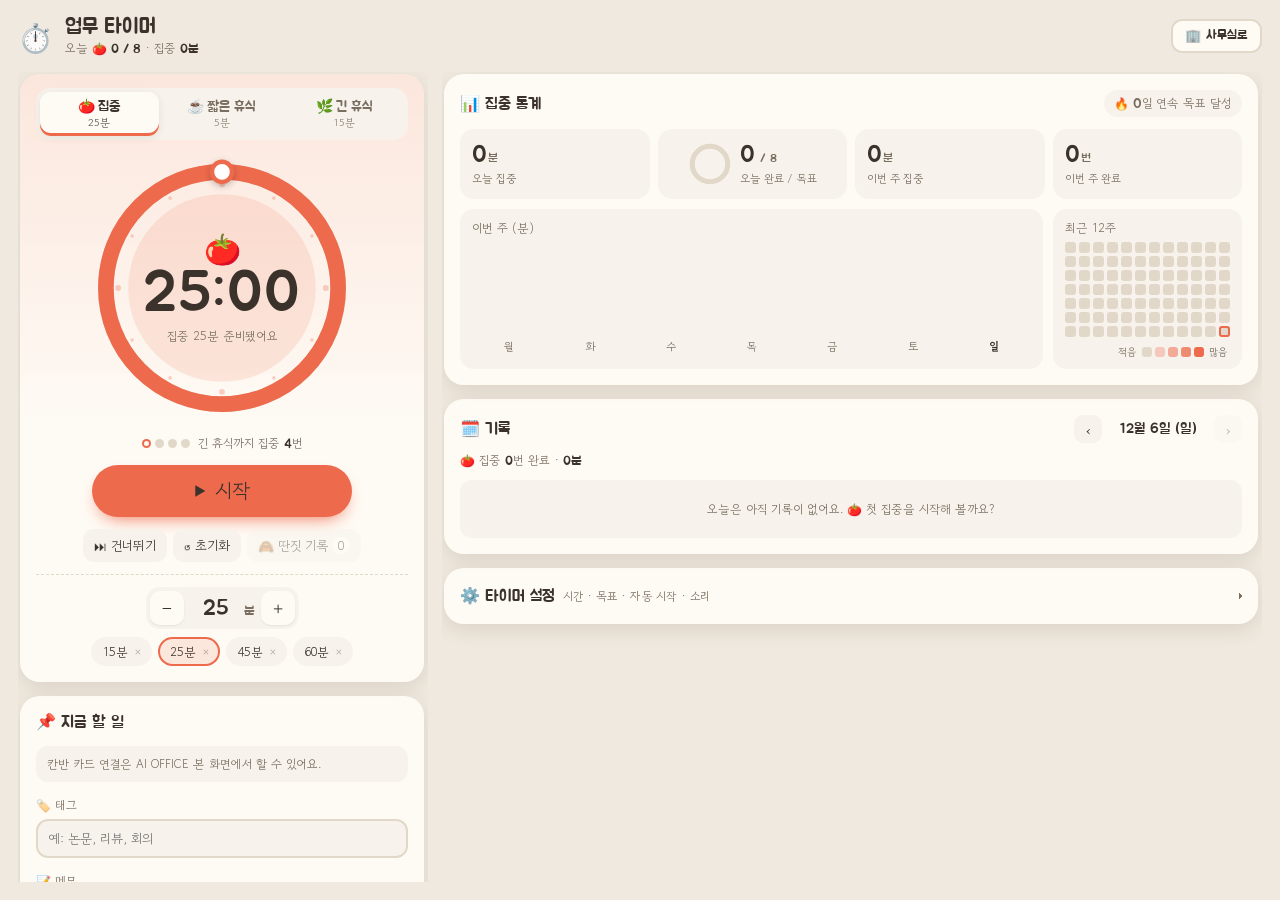
==== public/timer.html @ 13f87f60 "AI OFFICE v6 — AI 세션을 아이소메트릭 빌딩으로 보여 주는 대시보드 - 꼬마빌딩(지하 6층 ~ 루프탑) · 실내 20+ × 실외 20+ 맵 - 관리 센터: 세션 관리 " ====
<!doctype html>
<html lang="ko">
<head>
<meta charset="utf-8">
<meta name="viewport" content="width=device-width, initial-scale=1, viewport-fit=cover">
<title>업무 타이머 · AI OFFICE</title>
<link rel="icon" href="data:image/svg+xml,<svg xmlns='http://www.w3.org/2000/svg' viewBox='0 0 100 100'><text y='.9em' font-size='90'>🍅</text></svg>">
<link rel="preconnect" href="https://fonts.googleapis.com">
<link href="https://fonts.googleapis.com/css2?family=Gowun+Dodum&family=Jua&display=swap" rel="stylesheet">
<link rel="stylesheet" href="css/style.css">
<link rel="stylesheet" href="css/panels.css">
<link rel="stylesheet" href="css/manage.css">
<link rel="stylesheet" href="css/timer-aio.css">
</head>
<body class="tm-page">
<!-- AI OFFICE 업무 타이머 새 창: 본 화면과 같은 화면 · 같은 기록(이 브라우저 저장소를 함께 씀) -->
<main id="timerPage" class="tm-card tm-full" aria-label="업무 타이머"></main>
<script src="js/providers.js"></script>
<script src="timer/utils.js"></script>
<script src="timer/store-shim.js"></script>
<script src="js/timer-ui.js"></script>
</body>
</html>
---- public/css/style.css ----
:root {
  --bg: #efe9df;
  --bg2: #f7f3ec;
  --ink: #3b332b;
  --ink2: #7a6e61;
  --line: #e2d8c9;
  --card: rgba(255, 252, 247, 0.92);
  --red: #e5534b;
  --green: #3fb27f;
  --blue: #4e9cf6;
  --amber: #e9a23b;
  --purple: #a67be0;
  --shadow: 0 6px 20px rgba(80, 60, 30, 0.12);
  --radius: 16px;
  --accent: #f0a03c;
  --ui-zoom: 1;
  --font: 'Gowun Dodum', 'Pretendard', 'Apple SD Gothic Neo', 'Malgun Gothic', sans-serif;
  --cute: 'Jua', 'Gowun Dodum', 'Malgun Gothic', sans-serif;
}
@media (prefers-color-scheme: dark) {
  :root:not([data-theme="light"]) {
    --bg: #1f1c19; --bg2: #2a2622; --ink: #f1e9dd; --ink2: #b3a796; --line: #3b352e; --card: rgba(40, 36, 32, 0.92);
    --shadow: 0 6px 20px rgba(0, 0, 0, 0.35);
  }
}
:root[data-theme="dark"] {
  --bg: #1f1c19; --bg2: #2a2622; --ink: #f1e9dd; --ink2: #b3a796; --line: #3b352e; --card: rgba(40, 36, 32, 0.92);
  --shadow: 0 6px 20px rgba(0, 0, 0, 0.35);
}

* { box-sizing: border-box; }
[hidden] { display: none !important; }
html, body { margin: 0; height: 100%; overflow: hidden; background: var(--bg); color: var(--ink); font-family: var(--font); }
button { font-family: inherit; color: inherit; }
#app { position: fixed; inset: 0; }
#office { position: absolute; inset: 0; width: 100%; height: 100%; display: block; cursor: grab; touch-action: none; }
#office.dragging { cursor: grabbing; }
#office.hover { cursor: pointer; }

/* ---------- top bar ---------- */
#topbar {
  position: absolute; top: 12px; left: 12px; right: 12px; display: flex; gap: 10px; align-items: center;
  pointer-events: none; z-index: 5; flex-wrap: wrap;
}
#topbar > * { pointer-events: auto; }
.brand { display: flex; align-items: center; gap: 10px; background: var(--card); padding: 8px 14px 8px 10px; border-radius: var(--radius); box-shadow: var(--shadow); backdrop-filter: blur(8px); }
.brand .logo { font-size: 26px; animation: wiggle 3s ease-in-out infinite; display: inline-block; }
.brand .name { font-family: var(--cute); font-size: 18px; letter-spacing: 0.5px; }
.brand .sub { font-size: 11px; color: var(--ink2); }
.badge { font-family: var(--cute); font-size: 12px; padding: 3px 9px; border-radius: 99px; background: #ddd; color: #555; }
.badge.live { background: #dff3e8; color: #1f7a50; }
.badge.live::before { content: '● '; animation: blink 1.4s infinite; }
.badge.demo { background: #fdeccc; color: #96620e; }
.chips { display: flex; gap: 6px; flex-wrap: nowrap; flex: 1; justify-content: center; overflow-x: auto; scrollbar-width: none; padding: 4px 2px 8px; margin: -4px 0 -8px; min-width: 0; }
.chip { flex: none; }
.chip { display: flex; align-items: center; gap: 6px; background: var(--card); border-radius: 99px; padding: 6px 12px; font-size: 13px; box-shadow: var(--shadow); cursor: pointer; border: 2px solid transparent; transition: transform .15s; }
.chip:hover { transform: translateY(-2px); }
.chip b { font-family: var(--cute); font-size: 16px; }
.chip .dot { width: 9px; height: 9px; border-radius: 50%; }
.chip.alert { border-color: var(--red); animation: pulse 1.2s infinite; }
.tools { display: flex; gap: 6px; align-items: center; background: var(--card); padding: 6px 8px; border-radius: var(--radius); box-shadow: var(--shadow); }
.clock { font-family: var(--cute); font-size: 18px; padding: 0 8px; min-width: 64px; text-align: center; }
.tbtn { width: 34px; height: 34px; border-radius: 11px; border: none; background: transparent; font-size: 17px; cursor: pointer; transition: background .15s, transform .15s; }
.tbtn:hover { background: rgba(0, 0, 0, .06); transform: scale(1.08); }
.tbtn.off { opacity: .35; }

/* ---------- banner ---------- */
#demoBanner { position: absolute; top: 74px; left: 50%; transform: translateX(-50%); background: #fff7e3; color: #6d4c12; border: 2px dashed #e7c27a; padding: 8px 14px; border-radius: 14px; font-size: 13px; z-index: 6; box-shadow: var(--shadow); max-width: calc(100vw - 32px); }
#demoBanner code { background: #f3e2b8; padding: 1px 5px; border-radius: 5px; }
#demoBanner button { margin-left: 8px; border: none; background: #f0d8a0; border-radius: 8px; padding: 3px 8px; cursor: pointer; }

/* ---------- sidebar ---------- */
#side { position: absolute; top: 74px; right: 12px; bottom: 52px; width: 300px; display: flex; flex-direction: column; gap: 10px; overflow-y: auto; z-index: 4; padding-right: 2px; transition: transform .3s, opacity .3s; scrollbar-width: thin; }
#side.hidden { transform: translateX(330px); opacity: 0; pointer-events: none; }
.card { background: var(--card); border-radius: var(--radius); box-shadow: var(--shadow); padding: 12px; backdrop-filter: blur(8px); }
.card h3 { margin: 0 0 8px; font-family: var(--cute); font-weight: normal; font-size: 15px; display: flex; align-items: center; gap: 6px; }
.card .count { margin-left: auto; font-size: 12px; background: var(--line); padding: 1px 8px; border-radius: 99px; }
.card.urgent { border: 2px solid transparent; }
.card.urgent.on { border-color: var(--red); }
.card.urgent.on .count { background: var(--red); color: #fff; }
.list { display: flex; flex-direction: column; gap: 6px; max-height: 260px; overflow-y: auto; scrollbar-width: thin; }
.item { display: flex; gap: 8px; align-items: center; padding: 7px 8px; border-radius: 12px; background: var(--bg2); cursor: pointer; transition: transform .12s, background .12s; }
.item:hover { transform: translateX(-3px); background: var(--line); }
.item .av { width: 28px; height: 28px; border-radius: 50%; display: grid; place-items: center; font-family: var(--cute); font-size: 12px; color: #fff; flex: none; }
.item .tx { min-width: 0; flex: 1; }
.item .t1 { font-size: 13px; white-space: nowrap; overflow: hidden; text-overflow: ellipsis; }
.item .t2 { font-size: 11px; color: var(--ink2); white-space: nowrap; overflow: hidden; text-overflow: ellipsis; }
.item .st { font-size: 10px; padding: 2px 7px; border-radius: 99px; color: #fff; flex: none; font-family: var(--cute); }
.empty-note { font-size: 12px; color: var(--ink2); padding: 4px 2px; }
.filters { display: flex; gap: 4px; flex-wrap: wrap; margin-bottom: 8px; }
.filters button { border: none; background: var(--bg2); border-radius: 99px; padding: 3px 9px; font-size: 11px; cursor: pointer; }
.filters button.on { background: var(--ink); color: var(--bg); }
.feed { display: flex; flex-direction: column; gap: 4px; max-height: 220px; overflow-y: auto; font-size: 12px; scrollbar-width: thin; }
.feed .f { display: flex; gap: 6px; cursor: pointer; padding: 2px 4px; border-radius: 6px; }
.feed .f:hover { background: var(--bg2); }
.feed .f .tm { color: var(--ink2); flex: none; font-variant-numeric: tabular-nums; }
.feed .f .ic { flex: none; }
.feed .f .tx { min-width: 0; overflow: hidden; text-overflow: ellipsis; white-space: nowrap; }

/* ---------- drawer ---------- */
#drawer { position: absolute; left: 12px; top: 74px; bottom: 52px; width: 360px; background: var(--card); border-radius: var(--radius); box-shadow: var(--shadow); z-index: 7; overflow-y: auto; padding: 16px; backdrop-filter: blur(10px); animation: slidein .25s ease-out; scrollbar-width: thin; }
#drawer .close { position: absolute; top: 10px; right: 10px; border: none; background: var(--bg2); width: 30px; height: 30px; border-radius: 50%; cursor: pointer; }
.d-head { display: flex; gap: 12px; align-items: center; margin-bottom: 10px; padding-right: 30px; }
.d-head .av { width: 46px; height: 46px; border-radius: 50%; display: grid; place-items: center; color: #fff; font-family: var(--cute); font-size: 18px; flex: none; box-shadow: inset 0 -3px 0 rgba(0,0,0,.15); }
.d-head h2 { margin: 0; font-family: var(--cute); font-weight: normal; font-size: 18px; line-height: 1.25; word-break: keep-all; }
.d-head .meta { font-size: 12px; color: var(--ink2); }
.d-status { display: flex; align-items: center; gap: 8px; padding: 10px 12px; border-radius: 12px; background: var(--bg2); margin-bottom: 10px; }
.d-status .big { font-size: 24px; }
.d-status .l1 { font-family: var(--cute); font-size: 15px; }
.d-status .l2 { font-size: 12px; color: var(--ink2); word-break: break-all; }
.d-sec { margin: 14px 0 6px; font-family: var(--cute); font-size: 14px; color: var(--ink2); }
.d-grid { display: grid; grid-template-columns: repeat(4, 1fr); gap: 6px; }
.d-grid .s { background: var(--bg2); border-radius: 10px; padding: 6px; text-align: center; }
.d-grid .s b { display: block; font-family: var(--cute); font-size: 17px; }
.d-grid .s span { font-size: 10px; color: var(--ink2); }
.d-kv { font-size: 12px; display: grid; grid-template-columns: 70px 1fr; gap: 3px 8px; }
.d-kv dt { color: var(--ink2); }
.d-kv dd { margin: 0; word-break: break-all; }
.d-prompt { font-size: 12px; background: var(--bg2); border-radius: 10px; padding: 8px 10px; border-left: 3px solid var(--amber); }
.roster { display: flex; flex-direction: column; gap: 4px; }
.roster .r { display: flex; align-items: center; gap: 8px; font-size: 12px; padding: 5px 8px; border-radius: 10px; background: var(--bg2); }
.roster .r .nm { font-weight: bold; flex: 1; min-width: 0; overflow: hidden; text-overflow: ellipsis; white-space: nowrap; }
.roster .r .lv { color: var(--ink2); font-size: 11px; }
.roster .r .dot { width: 8px; height: 8px; border-radius: 50%; flex: none; }
.todos { list-style: none; margin: 0; padding: 0; font-size: 12px; display: flex; flex-direction: column; gap: 3px; }
.todos li { display: flex; gap: 6px; }
.todos li.completed { color: var(--ink2); text-decoration: line-through; }
.timeline { font-size: 12px; display: flex; flex-direction: column; gap: 3px; }
.timeline .e { display: flex; gap: 6px; }
.timeline .e .tm { color: var(--ink2); flex: none; font-variant-numeric: tabular-nums; }

/* ---------- ticker ---------- */
#ticker { position: absolute; left: 12px; right: 12px; bottom: 10px; height: 32px; background: var(--card); border-radius: 99px; box-shadow: var(--shadow); overflow: hidden; z-index: 4; display: flex; align-items: center; }
#ticker .tk-label { font-family: var(--cute); font-size: 13px; padding: 0 12px; flex: none; background: linear-gradient(var(--card), var(--card)), var(--bg); z-index: 1; position: relative; height: 100%; display: flex; align-items: center; gap: 4px; border-right: 1px solid var(--line); }
#ticker .tk-track { white-space: nowrap; font-size: 13px; animation: ticker 60s linear infinite; padding-left: 40px; flex: none; }
#ticker .tk-track span { margin-right: 36px; cursor: pointer; }
#ticker:hover .tk-track { animation-play-state: paused; }

#tooltip { position: absolute; z-index: 9; pointer-events: none; background: rgba(40, 33, 26, .92); color: #fff; padding: 7px 10px; border-radius: 10px; font-size: 12px; max-width: 300px; line-height: 1.45; }
#tooltip b { font-family: var(--cute); font-weight: normal; font-size: 13px; }
#empty { position: absolute; inset: 0; display: grid; place-items: center; pointer-events: none; z-index: 3; }
#empty .sign { background: var(--card); padding: 22px 30px; border-radius: 22px; text-align: center; font-family: var(--cute); font-size: 20px; box-shadow: var(--shadow); line-height: 1.6; }
#empty small { font-family: var(--font); font-size: 12px; color: var(--ink2); }

@keyframes ticker { from { transform: translateX(0); } to { transform: translateX(-100%); } }
@keyframes blink { 50% { opacity: .2; } }
@keyframes pulse { 50% { box-shadow: 0 0 0 5px rgba(229, 83, 75, .22); } }
@keyframes wiggle { 0%, 100% { transform: rotate(0); } 50% { transform: rotate(-12deg); } }
@keyframes slidein { from { transform: translateX(-20px); opacity: 0; } }

@media (max-width: 1180px) {
  .chips { order: 3; flex-basis: 100%; justify-content: flex-start; }
  #side, #drawer, #demoBanner { top: 122px; }
}
/* ---------- brand / language toggle / mobile-only controls ---------- */
.brand-tx { min-width: 0; }
.brand .name { white-space: nowrap; overflow: hidden; text-overflow: ellipsis; }
.brand .name-short { display: none; }
.set-btn .lbl, .auth-btn .lbl { margin-left: 5px; }
.lang-btn { min-width: 46px; padding: 7px 10px; letter-spacing: .5px; text-align: center; }
.side-btn, .side-close { display: none; }

/* ---------- phones (portrait ~360–430px) ---------- */
@media (max-width: 760px) {
  #topbar { top: calc(8px + env(safe-area-inset-top)); left: calc(16px + env(safe-area-inset-left)); right: calc(16px + env(safe-area-inset-right)); gap: 8px; flex-wrap: wrap; }
  .brand { flex: 1 1 0; min-width: 0; display: grid; grid-template-columns: auto minmax(0, 1fr); column-gap: 8px; row-gap: 1px; padding: 5px 10px 5px 8px; align-items: center; }
  .brand .logo { font-size: 22px; grid-row: 1 / 3; }
  .brand .name { font-size: 14px; }
  .brand .name-full { display: none; }
  .brand .name-short { display: inline; }
  .brand .sub { display: none; }
  .badge { font-size: 10px; padding: 1px 7px; justify-self: start; }
  .tools { flex: none; gap: 2px; padding: 4px; }
  .clock, #btnFit { display: none; }
  .tbtn { width: 36px; height: 36px; }
  .set-btn, .auth-btn { min-width: 36px; height: 36px; padding: 0 8px; margin-left: 0; }
  .set-btn .lbl, .auth-btn .lbl { display: none; }
  .lang-btn { min-width: 40px; }
  /* status chips: one line, swipe sideways, edge to edge */
  .chips { order: 3; flex: 0 0 calc(100% + 32px); justify-content: flex-start; margin: -4px -16px -8px; padding: 4px 16px 8px; scroll-padding: 0 16px; }
  .chip { min-height: 36px; padding: 6px 12px; font-size: 12px; }
  .chip:hover { transform: none; }
  .chip b { font-size: 15px; }

  /* session panel -> bottom sheet (closed by default; .hidden = not covering the canvas) */
  #side { position: fixed; left: 0; right: 0; top: auto; bottom: 0; width: auto; height: min(72vh, 620px); max-height: calc(100% - 64px - env(safe-area-inset-top));
    padding: 6px calc(16px + env(safe-area-inset-right)) calc(14px + env(safe-area-inset-bottom)) calc(16px + env(safe-area-inset-left));
    background: var(--bg); border-radius: 22px 22px 0 0; box-shadow: 0 -10px 30px rgba(0, 0, 0, .22); z-index: 12; transform: none; opacity: 1; overscroll-behavior: contain; }
  #side.hidden { transform: translateY(105%); opacity: 1; }
  .side-close { display: grid; place-items: center; position: sticky; top: 0; align-self: flex-end; flex: none; width: 36px; height: 36px; border: none; border-radius: 50%; background: var(--bg2); box-shadow: var(--shadow); cursor: pointer; z-index: 2; margin-bottom: -6px; }
  #side .list { max-height: none; }
  .item { min-height: 44px; }
  .item:hover { transform: none; }
  .filters button { min-height: 32px; padding: 4px 12px; font-size: 12px; }
  /* floating button that opens the sheet */
  #btnSide { display: grid; place-items: center; position: fixed; right: calc(16px + env(safe-area-inset-right)); bottom: calc(56px + env(safe-area-inset-bottom)); width: 48px; height: 48px; border-radius: 16px; background: var(--card); box-shadow: var(--shadow); backdrop-filter: blur(8px); font-size: 21px; z-index: 6; }
  #btnSide.on { opacity: 0; pointer-events: none; }
  body:has(#decisionCard.on) #btnSide { animation: pulse 1.2s infinite; outline: 2px solid var(--red); }

  /* detail drawer -> full-width sheet */
  #drawer, #drawer.wide { position: fixed; left: 0; right: 0; top: auto; bottom: 0; width: auto; height: 80vh; max-height: calc(100% - 48px - env(safe-area-inset-top));
    border-radius: 22px 22px 0 0; padding: 14px calc(16px + env(safe-area-inset-right)) calc(16px + env(safe-area-inset-bottom)) calc(16px + env(safe-area-inset-left));
    z-index: 14; animation: sheetup .25s ease-out; box-shadow: 0 -10px 30px rgba(0, 0, 0, .22); overscroll-behavior: contain; }
  #drawer .close { position: sticky; top: 0; float: right; width: 36px; height: 36px; margin: -4px -4px 0 6px; z-index: 3; box-shadow: var(--shadow); }
  .d-head { padding-right: 0; }

  #demoBanner { top: calc(112px + env(safe-area-inset-top)); left: 16px; right: 16px; transform: none; max-width: none; font-size: 12px; }
  #demoBanner button { min-height: 32px; }

  #ticker { left: calc(16px + env(safe-area-inset-left)); right: calc(16px + env(safe-area-inset-right)); bottom: calc(8px + env(safe-area-inset-bottom)); height: 36px; }
  #ticker .tk-label { padding: 0 10px; }
  #ticker .tk-label .lbl { display: none; }
  #ticker .tk-track { font-size: 12px; padding-left: 24px; }

  #empty .sign { max-width: calc(100vw - 32px); font-size: 17px; padding: 18px 20px; }
}
@keyframes sheetup { from { transform: translateY(40px); opacity: 0; } }

/* 현재 버전 뱃지 (폴더 버전과 같게) */
.ver-badge { display: inline-block; margin-left: 6px; padding: 1px 7px; border-radius: 99px; background: #2b2622; color: #f6d58a; font-family: var(--cute); font-size: 11px; letter-spacing: 0.3px; vertical-align: 2px; }
---- public/css/panels.css ----
/* ---------- auth / theme / floors ---------- */
.auth-btn { border: none; border-radius: 11px; padding: 7px 12px; font-family: var(--cute); font-size: 13px; cursor: pointer; background: var(--ink); color: var(--bg); margin-left: 4px; white-space: nowrap; }
.auth-btn.on { background: #dff3e8; color: #1f7a50; }
.pop { position: absolute; top: 70px; right: 12px; z-index: 8; width: 340px; max-width: calc(100vw - 24px); background: var(--card); border-radius: var(--radius); box-shadow: var(--shadow); padding: 12px; backdrop-filter: blur(10px); }
.pop h3 { margin: 2px 4px 8px; font-family: var(--cute); font-weight: normal; font-size: 16px; }
.pop .close { position: absolute; top: 10px; right: 10px; border: none; background: var(--bg2); width: 28px; height: 28px; border-radius: 50%; cursor: pointer; }
.pop { max-height: calc(100vh - 100px); overflow-y: auto; scrollbar-width: thin; }
.pop-sec { font-size: 12px; color: var(--ink2); margin: 10px 4px 6px; }
.opt-list { display: flex; flex-direction: column; gap: 4px; }
.opt { display: flex; justify-content: space-between; align-items: center; background: var(--bg2); border-radius: 12px; padding: 8px 12px; font-size: 13px; cursor: pointer; }
.opt input { width: 18px; height: 18px; accent-color: var(--accent); cursor: pointer; }
kbd { font-family: ui-monospace, Consolas, monospace; font-size: 10px; background: var(--line); border-radius: 4px; padding: 0 4px; margin-left: 4px; color: var(--ink2); }
.set-btn { border: none; border-radius: 11px; padding: 7px 12px; font-family: var(--cute); font-size: 13px; cursor: pointer; background: var(--bg2); color: var(--ink); white-space: nowrap; border: 2px solid var(--line); }
.set-btn:hover, .set-btn.on { border-color: var(--accent); background: #fff3e0; color: #7a4a10; }
.theme-list { display: flex; flex-direction: column; gap: 6px; }
.theme { display: flex; gap: 10px; align-items: center; text-align: left; border: 2px solid transparent; background: var(--bg2); border-radius: 14px; padding: 9px 10px; cursor: pointer; transition: transform .12s; }
.theme:hover { transform: translateX(-3px); }
.theme.on { border-color: var(--accent); }
.theme .ti { font-size: 28px; }
.theme b { display: block; font-family: var(--cute); font-weight: normal; font-size: 14px; }
.theme small { color: var(--ink2); font-size: 11px; }
#floors { position: absolute; left: 12px; top: 50%; transform: translateY(-50%); z-index: 4; display: flex; flex-direction: column; gap: 10px; max-height: calc(100vh - 150px); overflow-y: auto; scrollbar-width: none; width: 124px; }
.nav-b { display: flex; flex-direction: column; gap: 5px; background: var(--card); border-radius: 16px; padding: 7px; box-shadow: var(--shadow); }
.nav-b button { display: flex; align-items: center; gap: 7px; border: 2px solid transparent; background: var(--bg2); border-radius: 11px; padding: 6px 8px; cursor: pointer; font-family: var(--cute); font-size: 13px; text-align: left; }
.nav-b button span { font-size: 17px; }
.nav-b button.on { border-color: var(--accent); background: #fff3e0; color: #7a4a10; }
.elev-panel { display: flex; flex-direction: column; gap: 5px; align-items: stretch; background: linear-gradient(160deg, #5d656c, #3d4247); border-radius: 16px; padding: 9px 8px; box-shadow: var(--shadow), inset 0 1px 0 rgba(255,255,255,.2); }
.ep-title { color: #f6d58a; font-family: var(--cute); font-size: 12px; text-align: center; margin-bottom: 2px; }
.ep-floor { display: grid; grid-template-columns: 34px 1fr auto; align-items: center; gap: 2px 6px; border: none; border-radius: 99px; padding: 4px 8px 4px 4px; cursor: pointer; background: rgba(255,255,255,.08); color: #e9eef2; text-align: left; }
.ep-floor b { grid-row: 1 / 3; width: 30px; height: 30px; border-radius: 50%; display: grid; place-items: center; font-family: var(--cute); font-weight: normal; font-size: 13px; background: radial-gradient(circle at 35% 30%, #f4f6f7, #b9c0c6); color: #2b2f33; box-shadow: inset 0 -2px 0 rgba(0,0,0,.25); }
.ep-floor span { font-size: 10px; opacity: .85; white-space: nowrap; overflow: hidden; text-overflow: ellipsis; }
.ep-floor em { font-style: normal; font-family: var(--cute); font-size: 12px; grid-row: 1 / 3; grid-column: 3; background: rgba(0,0,0,.25); border-radius: 99px; padding: 0 6px; }
.ep-floor.on b { background: radial-gradient(circle at 35% 30%, #fff6d8, var(--accent)); box-shadow: 0 0 10px rgba(240,160,60,.8), inset 0 -2px 0 rgba(0,0,0,.2); }
.ep-floor.alert em { background: var(--red); animation: pulse 1.2s infinite; }
.ep-arrow { border: none; border-radius: 10px; background: rgba(255,255,255,.12); color: #fff; padding: 3px; cursor: pointer; font-size: 12px; }
.ep-arrow:hover, .ep-floor:hover { background: rgba(255,255,255,.2); }

/* ---------- modal ---------- */
.modal { position: absolute; inset: 0; z-index: 20; background: rgba(30, 24, 18, .35); display: grid; place-items: center; padding: 16px; backdrop-filter: blur(2px); }
.modal-card { position: relative; background: var(--card); border-radius: 20px; box-shadow: var(--shadow); padding: 22px; width: 900px; max-width: 100%; max-height: calc(100vh - 32px); overflow-y: auto; animation: slidein .2s ease-out; scrollbar-width: thin; }
.modal-card.small { width: 380px; }
.modal-card .close { position: absolute; top: 12px; right: 12px; border: none; background: var(--bg2); width: 30px; height: 30px; border-radius: 50%; cursor: pointer; }
.auth { display: flex; flex-direction: column; gap: 10px; align-items: stretch; text-align: center; }
.auth .big { font-size: 40px; }
.auth h2 { margin: 0; font-family: var(--cute); font-weight: normal; }
.auth p { margin: 0; color: var(--ink2); font-size: 13px; line-height: 1.5; }
.auth input { border: 2px solid var(--line); background: var(--bg2); color: var(--ink); border-radius: 12px; padding: 10px 12px; font-size: 15px; font-family: inherit; }
.auth input:focus { outline: none; border-color: var(--accent); }
.err { color: var(--red); font-size: 12px; min-height: 16px; }
.pwchange { display: flex; flex-direction: column; gap: 6px; margin: 4px 0 8px; }
.btn { border: none; background: var(--ink); color: var(--bg); border-radius: 12px; padding: 10px 14px; font-family: var(--cute); font-size: 14px; cursor: pointer; text-decoration: none; display: inline-block; text-align: center; }
.btn.ghost { background: var(--bg2); color: var(--ink); }
.btn:hover { filter: brightness(1.1); }

/* ---------- detail panel ---------- */
#drawer.wide { width: 560px; }
.lockcta { margin-top: 14px; padding: 12px; border-radius: 14px; background: linear-gradient(135deg, #fff5e4, #fde9e6); color: #5b4630; font-size: 13px; display: flex; flex-direction: column; gap: 8px; }
.note { margin-top: 10px; font-size: 12px; color: var(--ink2); background: var(--bg2); padding: 8px 10px; border-radius: 10px; }
.loading { padding: 30px 10px; text-align: center; color: var(--ink2); font-family: var(--cute); }
.loading.sm { padding: 8px; }
.lock { padding: 30px 10px; text-align: center; font-family: var(--cute); font-size: 16px; line-height: 1.6; }
.lock small { font-family: var(--font); color: var(--ink2); font-size: 12px; }
.scan { font-size: 12px; color: var(--ink2); display: flex; align-items: center; gap: 8px; margin-bottom: 8px; }
.track { display: inline-block; flex: 1; height: 6px; background: var(--line); border-radius: 99px; overflow: hidden; vertical-align: middle; min-width: 40px; }
.track.big { display: block; height: 10px; margin: 4px 0; }
.track .fill { display: block; height: 100%; background: #3fb27f; border-radius: 99px; transition: width .4s; }
.tabs { display: flex; gap: 4px; margin: 6px 0 10px; border-bottom: 2px solid var(--line); position: sticky; top: -16px; background: var(--card); z-index: 1; padding-top: 4px; }
.tabs button { border: none; background: none; padding: 8px 12px; font-family: var(--cute); font-size: 14px; color: var(--ink2); cursor: pointer; border-bottom: 3px solid transparent; margin-bottom: -2px; }
.tabs button.on { color: var(--ink); border-color: var(--accent); }
.summary { font-size: 13px; line-height: 1.6; background: var(--bg2); border-radius: 12px; padding: 10px 12px; white-space: pre-wrap; }
.summary.ai { background: linear-gradient(135deg, rgba(166, 123, 224, .12), rgba(78, 156, 246, .12)); margin-top: 8px; }
.ai-sum { display: flex; flex-direction: column; gap: 6px; margin: 8px 0; }
.ai-sum .btn { align-self: flex-start; font-size: 13px; padding: 7px 12px; }
.kpis { display: grid; grid-template-columns: repeat(3, 1fr); gap: 6px; margin: 10px 0; }
.kpis.wide { grid-template-columns: repeat(auto-fit, minmax(110px, 1fr)); }
.kpi { background: var(--bg2); border-radius: 12px; padding: 8px 10px; display: flex; flex-direction: column; }
.kpi b { font-family: var(--cute); font-weight: normal; font-size: 20px; }
.kpi span { font-size: 11px; color: var(--ink2); }
.kpi i { font-style: normal; font-size: 10px; color: var(--ink2); opacity: .8; }
.tips { margin: 0; padding-left: 4px; list-style: none; font-size: 13px; line-height: 1.6; }
.tips li { padding-left: 22px; position: relative; }
.tips li::before { content: "💡"; position: absolute; left: 0; }
.warn { margin-top: 8px; font-size: 12px; background: #fff3d6; color: #7a5310; border-radius: 10px; padding: 7px 10px; }
.muted { color: var(--ink2); font-size: 12px; }
.conv-f { align-items: center; }
.conv { display: flex; flex-direction: column; gap: 6px; max-height: calc(100vh - 380px); overflow-y: auto; padding-right: 4px; scrollbar-width: thin; }
.conv.mini { max-height: 220px; margin-top: 6px; }
.msg { font-size: 13px; line-height: 1.5; position: relative; }
.msg .ct { font-size: 10px; color: var(--ink2); margin-right: 4px; }
.msg.user { align-self: flex-end; max-width: 88%; text-align: right; }
.msg.user .b { background: var(--accent); color: #fff; padding: 8px 11px; border-radius: 14px 14px 4px 14px; white-space: pre-wrap; word-break: break-word; text-align: left; }
.msg.ai { display: grid; grid-template-columns: 26px 1fr; gap: 2px 6px; max-width: 94%; }
.msg.ai .av { width: 26px; height: 26px; border-radius: 50%; color: #fff; display: grid; place-items: center; font-size: 12px; grid-row: 1 / 3; }
.msg.ai .b { background: var(--bg2); padding: 8px 11px; border-radius: 4px 14px 14px 14px; white-space: pre-wrap; word-break: break-word; }
.msg.tool, .msg.result { display: flex; gap: 6px; align-items: baseline; font-size: 12px; padding: 2px 6px; color: var(--ink2); }
.msg.tool b { color: var(--ink); font-weight: normal; }
.msg code, .cmds code { font-family: ui-monospace, Consolas, monospace; font-size: 11px; background: var(--bg2); padding: 1px 6px; border-radius: 6px; word-break: break-all; }
.msg.result.err { color: var(--red); }
.msg.sys { align-self: center; font-size: 11px; color: var(--ink2); }
.msg details summary { cursor: pointer; list-style: none; }
.msg details u { color: var(--accent); }
.turns { display: flex; flex-direction: column; gap: 6px; }
.turn { background: var(--bg2); border-radius: 12px; padding: 8px 10px; font-size: 12px; }
.turn.now { border-left: 4px solid #3fb27f; }
.turn .tp { font-size: 13px; }
.turn .tm { color: var(--ink2); margin-top: 3px; }
.turn .tl { margin-top: 4px; color: var(--ink2); font-style: italic; }
.tbl { width: 100%; border-collapse: collapse; font-size: 12px; }
.tbl th { text-align: left; color: var(--ink2); font-weight: normal; border-bottom: 1px solid var(--line); padding: 4px; }
.tbl td { padding: 4px; border-bottom: 1px dashed var(--line); max-width: 220px; overflow: hidden; text-overflow: ellipsis; white-space: nowrap; }
.cmds { display: flex; flex-direction: column; gap: 3px; font-size: 12px; }
.cmds div { display: flex; gap: 6px; }
.cmds .err code { color: var(--red); }
.hbars { display: flex; flex-direction: column; gap: 4px; }
.hb { display: grid; grid-template-columns: 120px 1fr auto; gap: 8px; align-items: center; font-size: 12px; }
.hb .l { overflow: hidden; text-overflow: ellipsis; white-space: nowrap; }
.hb .track { height: 10px; }
.hb .v { color: var(--ink2); font-variant-numeric: tabular-nums; }
.vbars { display: flex; align-items: flex-end; gap: 2px; height: 90px; padding-bottom: 14px; }
.vb { flex: 1; height: 100%; display: flex; flex-direction: column; justify-content: flex-end; position: relative; }
.vb span { display: block; background: #c9bda9; border-radius: 4px 4px 0 0; min-height: 2px; }
.vb.now span { background: var(--accent); }
.vb em { position: absolute; bottom: -14px; left: 50%; transform: translateX(-50%); font-style: normal; font-size: 9px; color: var(--ink2); white-space: nowrap; }
.stackbar { display: flex; height: 14px; border-radius: 99px; overflow: hidden; gap: 2px; }
.stackbar span { display: block; }
.legend { display: flex; flex-wrap: wrap; gap: 4px 10px; font-size: 11px; color: var(--ink2); margin-top: 5px; }
.legend i { display: inline-block; width: 9px; height: 9px; border-radius: 3px; margin-right: 4px; vertical-align: -1px; }
.share { font-size: 12px; margin: 6px 0; }
.share b { font-family: var(--cute); font-weight: normal; }
.share small { color: var(--ink2); }
details.agent { background: var(--bg2); border-radius: 12px; padding: 7px 10px; margin-bottom: 6px; font-size: 12px; }
details.agent summary { cursor: pointer; display: flex; gap: 6px; align-items: center; flex-wrap: wrap; }
details.agent .dot { width: 8px; height: 8px; border-radius: 50%; }
details.agent .lv { margin-left: auto; color: var(--ink2); }
.dash-head { display: flex; align-items: baseline; gap: 10px; padding-right: 30px; }
.dash-head h2 { margin: 0 0 6px; font-family: var(--cute); font-weight: normal; }
.dash-grid { display: grid; grid-template-columns: repeat(auto-fit, minmax(300px, 1fr)); gap: 14px; margin-top: 8px; }
.dash-grid section { background: var(--bg2); border-radius: 14px; padding: 10px 12px; }
.dash-grid .d-sec { margin-top: 0; }
.wait { display: flex; flex-direction: column; padding: 6px 8px; border-radius: 10px; background: var(--card); margin-bottom: 4px; cursor: pointer; font-size: 12px; }
.wait span { color: var(--red); }
/* ---------- jail / vault place row (detail panel) ---------- */
.place-row { display: flex; flex-wrap: wrap; gap: 6px; align-items: center; margin: -2px 0 10px; }
.place-badge { font-family: var(--cute); font-size: 12px; padding: 4px 10px; border-radius: 99px; background: var(--bg2); color: var(--ink); }
.place-badge.jail { background: #e3e9f7; color: #2c4a8a; }
.place-badge.vault { background: #fbefcc; color: #7a5a10; }
.place-badge.paused { background: #e6f2ea; color: #2f6b47; }
.place-badge.stopped { background: #ece7e1; color: #5d5249; }
.btn.sm { padding: 6px 10px; font-size: 12px; border-radius: 10px; }
.place-row .err { min-height: 0; }

@media (max-width: 760px) {
  #drawer.wide { width: auto; }
  .kpis { grid-template-columns: repeat(2, 1fr); }
  .dash-grid { grid-template-columns: 1fr; }
  .hb { grid-template-columns: 92px 1fr auto; }
  .conv { max-height: 52vh; }
  .tabs { overflow-x: auto; scrollbar-width: none; top: -14px; }
  .tabs button { flex: none; min-height: 40px; padding: 8px 10px; }
  .btn.sm { min-height: 36px; }
  .tbl td { max-width: 120px; }
  /* settings popover: full width under the top bar */
  .pop { top: calc(62px + env(safe-area-inset-top)); left: calc(16px + env(safe-area-inset-left)); right: calc(16px + env(safe-area-inset-right)); width: auto; max-width: none; max-height: calc(100% - 140px); }
  .pop .close { width: 36px; height: 36px; }
  .opt { min-height: 44px; }
  /* modals -> bottom sheets */
  .modal { padding: 0; place-items: end stretch; }
  .modal-card, .modal-card.small { width: 100%; max-width: none; max-height: calc(100% - 40px - env(safe-area-inset-top)); border-radius: 22px 22px 0 0;
    padding: 20px calc(16px + env(safe-area-inset-right)) calc(20px + env(safe-area-inset-bottom)) calc(16px + env(safe-area-inset-left)); animation: sheetup .25s ease-out; }
  .modal-card .close { width: 36px; height: 36px; }
  /* building / floor nav: compact rows at the bottom-left, above the ticker (room left for the panel button) */
  #floors { left: calc(16px + env(safe-area-inset-left)); top: auto; bottom: calc(52px + env(safe-area-inset-bottom)); transform: none; width: auto;
    max-width: calc(100vw - 32px - 60px - env(safe-area-inset-left) - env(safe-area-inset-right)); max-height: none; overflow: visible; gap: 6px; align-items: flex-start; flex-direction: column-reverse; }
  .nav-b { flex-direction: row; gap: 4px; padding: 4px; border-radius: 14px; max-width: 100%; overflow-x: auto; scrollbar-width: none; }
  .nav-b button { flex: none; min-height: 36px; padding: 4px 9px; font-size: 12px; gap: 5px; white-space: nowrap; }
  .nav-b button span { font-size: 15px; }
  .elev-panel { flex-direction: row; align-items: center; gap: 4px; padding: 4px 6px; border-radius: 14px; max-width: 100%; overflow-x: auto; scrollbar-width: none; }
  .ep-title { display: none; }
  .ep-floor { flex: none; grid-template-columns: 30px auto; min-height: 36px; padding: 2px 8px 2px 3px; }
  .ep-floor span { display: none; }
  .ep-floor em { grid-column: 2; grid-row: 1 / 3; }
  .ep-arrow { flex: none; min-width: 32px; min-height: 36px; font-size: 13px; }
}

/* 층 패널: 현재 층 표시 + 마우스 오버 시 전체 이름 */
.ep-cur { background: rgba(0,0,0,.28); border-radius: 12px; padding: 6px 8px; color: #fff; display: flex; flex-direction: column; gap: 1px; max-width: 150px; }
.ep-cur small { font-size: 10px; color: #f6d58a; }
.ep-cur b { font-family: var(--cute); font-weight: normal; font-size: 14px; }
.ep-cur i { font-style: normal; font-size: 10px; opacity: .8; line-height: 1.35; }
.ep-floor { position: relative; }
.floor-tip { position: fixed; transform: translateY(-50%); background: rgba(43,38,34,.95); color: #fff; font-size: 12px; padding: 6px 10px; border-radius: 10px; white-space: nowrap; z-index: 60; box-shadow: var(--shadow); pointer-events: none; }
/* 조합 맵: 건물 / 야외 선택 */
.combo-pick { display: none; flex-direction: column; gap: 6px; margin: -2px 0 4px 12px; padding: 8px 10px; border-left: 3px solid var(--accent); background: var(--bg2); border-radius: 0 12px 12px 0; }
.combo-pick.on { display: flex; }
.combo-row { display: flex; flex-wrap: wrap; align-items: center; gap: 5px; font-size: 12px; }
.combo-row > span { min-width: 52px; color: var(--ink2); }
.combo-chip { border: 2px solid transparent; background: var(--card); border-radius: 99px; padding: 4px 10px; font-size: 12px; cursor: pointer; color: var(--ink); }
.combo-chip.on { border-color: var(--accent); background: #fff6e6; color: #2b2622; }
@media (max-width: 760px) { .ep-cur { display: none; } .floor-tip { display: none; } }

/* v3 맵 선택: 실내 × 실외 두 열 */
.map-pop { width: 760px; right: 12px; }
.map-pop h3 .map-hint { font-family: inherit; font-size: 11px; color: var(--ink2); margin-left: 6px; }
.map-cur { margin: 0 4px 6px; font-size: 13px; }
.map-cur span { color: var(--ink2); font-size: 11px; }
.map-cur b { font-family: var(--cute); font-weight: normal; font-size: 15px; }
.map-cur em { font-style: normal; font-size: 11px; background: #fff3d6; color: #9a6a12; border-radius: 99px; padding: 1px 7px; margin-left: 4px; }
.map-orig { display: flex; flex-wrap: wrap; gap: 5px; align-items: center; margin: 0 4px 4px; font-size: 12px; }
.map-orig > span { color: var(--ink2); margin-right: 2px; }
.map-cols { display: grid; grid-template-columns: 1fr 1fr; gap: 12px; }
.map-n { display: inline-block; min-width: 18px; text-align: center; background: var(--bg2); border-radius: 99px; font-size: 10px; padding: 0 5px; }
.map-grid { display: flex; flex-direction: column; gap: 5px; max-height: min(58vh, 560px); overflow-y: auto; padding-right: 4px; scrollbar-width: thin; }
.map-card { display: flex; gap: 8px; align-items: center; text-align: left; border: 2px solid transparent; background: var(--bg2); border-radius: 12px; padding: 6px 8px; cursor: pointer; color: var(--ink); }
.map-card:hover { transform: translateX(2px); }
.map-card.on { border-color: var(--accent); background: #fff6e6; color: #2b2622; }
.map-card .mi { font-size: 22px; width: 28px; text-align: center; flex: none; }
.map-card b { display: block; font-family: var(--cute); font-weight: normal; font-size: 13px; }
.map-card small { display: block; color: var(--ink2); font-size: 10.5px; line-height: 1.3; }
.map-card.on small { color: #6b5b4a; }
.map-btn .lbl { max-width: 190px; overflow: hidden; text-overflow: ellipsis; white-space: nowrap; display: inline-block; vertical-align: bottom; }
@media (max-width: 760px) { .map-cols { grid-template-columns: 1fr; } .map-grid { max-height: 34vh; } .map-btn .lbl { display: none; } }
---- public/css/manage.css ----
/* v4 관리 도구 · 사이드 패널 강화 */

/* 상세 창이 열려 있으면 층 버튼을 창 오른쪽으로 (층 선택이 가려지지 않게) */
body.drawer-open #floors { left: 384px; transition: left .2s; }
body.drawer-wide #floors { left: 584px; }
@media (max-width: 760px) { body.drawer-open #floors, body.drawer-wide #floors { left: calc(16px + env(safe-area-inset-left)); } }

/* 사이드 패널: 사무실 소식이 남는 높이를 채운다 */
#side > .card { flex: none; }
#side > .card.feed-card { flex: 1 1 auto; min-height: 180px; display: flex; flex-direction: column; }
#side > .card.feed-card .feed { max-height: none; flex: 1 1 0; min-height: 120px; }
.card h3 .more { border: none; background: var(--bg2); border-radius: 99px; padding: 1px 8px; font-size: 11px; cursor: pointer; margin-left: 4px; color: var(--ink); }
.card h3 .more:hover { background: var(--accent); color: #fff; }
.side-q { width: 100%; box-sizing: border-box; border: 1px solid var(--line); background: var(--bg2); border-radius: 10px; padding: 5px 9px; font-size: 12px; margin: 0 0 6px; color: var(--ink); }
.item.pinned { box-shadow: inset 3px 0 0 var(--accent); }
.item .t1 small.rk { font-size: 10px; margin-left: 5px; padding: 0 5px; border-radius: 99px; background: var(--bg2); color: var(--ink2); font-weight: normal; }
.item .t1 i { font-style: normal; font-size: 11px; margin-left: 3px; }
.it-btn { border: none; background: var(--bg2); border-radius: 8px; cursor: pointer; padding: 2px 5px; margin-right: 4px; font-size: 13px; }
.it-btn:hover { background: #ffe1dc; }
.it-bar { height: 3px; border-radius: 3px; background: var(--line); margin-top: 3px; overflow: hidden; }
.it-bar span { display: block; height: 100%; background: linear-gradient(90deg, #3fb27f, #9bd97f); }
.admin-grid { display: grid; grid-template-columns: 1fr 1fr; gap: 6px; }
.admin-grid .theme { padding: 7px 8px; }
.admin-grid .ti { font-size: 20px; }
.opt select { border: 1px solid var(--line); border-radius: 8px; background: var(--bg2); color: var(--ink); padding: 2px 4px; }

/* 상세 패널 관리 줄 */
.mg-extra { background: var(--bg2); border-radius: 14px; padding: 8px 10px; margin: 8px 0; display: flex; flex-direction: column; gap: 6px; }
.mg-row { display: flex; flex-wrap: wrap; gap: 5px; align-items: center; }
.mg-chip { font-size: 11px; padding: 2px 8px; border-radius: 99px; background: var(--card); }
.mg-chip.rank { background: #fff3d6; color: #8a5a10; }
.mg-chip.lock { background: #e3ecff; color: #2b4a9a; }
.mg-chip.mute { background: #eee; color: #777; }
.mg-lbl { font-size: 11px; color: var(--ink2); min-width: 64px; }
.mg-act { border: 1px solid var(--line); background: var(--card); border-radius: 99px; padding: 2px 8px; font-size: 11px; cursor: pointer; color: var(--ink); }
.mg-act.on { background: var(--accent); border-color: var(--accent); color: #fff; }
.btn.on { background: #fff3d6; }
.mg-in { border: 1px solid var(--line); border-radius: 8px; padding: 4px 7px; font-size: 12px; background: var(--card); color: var(--ink); width: 110px; }
.mg-in.wide { width: 260px; }
.mg-memo summary { cursor: pointer; font-size: 12px; }
.mg-memo small { color: var(--ink2); }
.mg-ta { width: 100%; box-sizing: border-box; min-height: 70px; border: 1px solid var(--line); border-radius: 10px; padding: 7px; font: inherit; font-size: 12px; margin: 5px 0; background: var(--card); color: var(--ink); resize: vertical; }
.conv-arch { margin: 0 0 6px; }
.mg-toast { position: fixed; left: 50%; bottom: 70px; transform: translateX(-50%); background: rgba(43,38,34,.95); color: #fff; padding: 8px 16px; border-radius: 99px; z-index: 60; font-size: 13px; box-shadow: var(--shadow); animation: slidein .2s ease-out; }

/* 관리 센터 (전체 화면) */
#mgr { position: fixed; inset: 0; z-index: 40; background: rgba(30,24,18,.45); display: grid; place-items: center; padding: 18px; backdrop-filter: blur(3px); }
#mgr[hidden] { display: none; }
.mg-card { background: var(--card); border-radius: 22px; box-shadow: var(--shadow); width: min(1400px, 100%); height: min(900px, 100%); display: flex; flex-direction: column; overflow: hidden; }
.mg-head { display: flex; align-items: center; gap: 12px; padding: 12px 16px; border-bottom: 1px solid var(--line); }
.mg-head h2 { margin: 0; font-family: var(--cute); font-weight: normal; font-size: 18px; }
.mg-tabs { display: flex; gap: 4px; flex-wrap: wrap; }
.mg-tabs button, .mg-filters button, .ar-filters button { border: none; background: var(--bg2); border-radius: 99px; padding: 5px 12px; cursor: pointer; font-size: 12px; color: var(--ink); }
.mg-tabs button.on, .mg-filters button.on, .ar-filters button.on { background: var(--accent); color: #fff; }
.mg-x { margin-left: auto; border: none; background: var(--bg2); width: 32px; height: 32px; border-radius: 50%; cursor: pointer; }
.mg-body { flex: 1; min-height: 0; padding: 12px 16px; display: flex; flex-direction: column; }
.mg-tools { display: flex; gap: 8px; align-items: center; flex-wrap: wrap; margin-bottom: 8px; }
.mg-search { border: 1px solid var(--line); border-radius: 10px; padding: 6px 10px; font-size: 13px; background: var(--bg2); color: var(--ink); min-width: 220px; }
.mg-filters { display: flex; gap: 4px; flex-wrap: wrap; }
.mg-tools select, .bd-sec select { border: 1px solid var(--line); border-radius: 8px; padding: 5px; background: var(--bg2); color: var(--ink); }
.mg-n { font-size: 12px; color: var(--ink2); margin-left: auto; }
.mg-scroll { overflow: auto; min-height: 0; scrollbar-width: thin; }
.mg-body > .mg-scroll { flex: 1; }
.mg-table { width: 100%; border-collapse: collapse; font-size: 12px; }
.mg-table th { position: sticky; top: 0; background: var(--card); text-align: left; padding: 6px; color: var(--ink2); font-weight: normal; border-bottom: 1px solid var(--line); z-index: 1; }
.mg-table td { padding: 6px; border-bottom: 1px solid var(--line); vertical-align: top; }
.mg-table td small { display: block; color: var(--ink2); font-size: 11px; margin-top: 2px; }
.mg-table tr:hover td { background: var(--bg2); }
.mg-code { display: inline-block; color: #fff; border-radius: 8px; padding: 2px 6px; font-size: 11px; font-weight: bold; }
.mg-title b { font-size: 13px; }
.mg-memo-cell { max-width: 220px; color: var(--ink2); }
.mg-acts { white-space: nowrap; }
.mg-acts button { border: none; background: var(--bg2); border-radius: 8px; padding: 3px 6px; cursor: pointer; margin: 1px; }
.mg-acts button.on { background: #ffe9c2; }
.mg-acts button:hover { background: var(--accent); }
.mg-chk { font-size: 12px; display: inline-flex; gap: 5px; align-items: center; }

/* 보관함 */
.ar-wrap { flex: 1; min-height: 0; display: grid; grid-template-columns: 300px 1fr; gap: 12px; }
.ar-left { display: flex; flex-direction: column; min-height: 0; gap: 6px; }
.ar-tools { display: flex; gap: 6px; }
.ar-list { flex: 1; display: flex; flex-direction: column; gap: 4px; }
.ar-item { text-align: left; border: 2px solid transparent; background: var(--bg2); border-radius: 12px; padding: 6px 9px; cursor: pointer; color: var(--ink); }
.ar-item.on { border-color: var(--accent); background: #fff6e6; color: #2b2622; }
.ar-item b { display: block; font-size: 12px; }
.ar-item small { color: var(--ink2); font-size: 10.5px; }
.ar-foot { font-size: 10.5px; color: var(--ink2); }
.ar-right { display: flex; flex-direction: column; min-height: 0; gap: 6px; }
.ar-head { display: flex; gap: 10px; align-items: flex-start; justify-content: space-between; flex-wrap: wrap; }
.ar-head h3 { margin: 0; font-family: var(--cute); font-weight: normal; }
.ar-head small { color: var(--ink2); }
.ar-btns { display: flex; gap: 4px; flex-wrap: wrap; }
.ar-filters { display: flex; gap: 4px; align-items: center; flex-wrap: wrap; }
.ar-filters .mg-search { min-width: 180px; padding: 4px 9px; }
.ar-conv { flex: 1; display: flex; flex-direction: column; gap: 8px; padding: 4px; background: var(--bg2); border-radius: 14px; }
.ar-more { align-self: center; }
.ar-msg { background: var(--card); border-radius: 12px; padding: 8px 10px; max-width: 86%; font-size: 13px; line-height: 1.5; box-shadow: 0 1px 2px rgba(0,0,0,.05); }
.ar-msg.user { align-self: flex-end; background: #fff3d6; }
.ar-msg.tool, .ar-msg.system { max-width: 100%; font-size: 12px; opacity: .92; }
.ar-meta { display: flex; gap: 8px; align-items: center; font-size: 11px; color: var(--ink2); margin-bottom: 3px; }
.ar-ed { margin-left: auto; display: flex; gap: 2px; }
.ar-ed button { border: none; background: var(--bg2); border-radius: 6px; cursor: pointer; padding: 1px 6px; }
.ar-text { white-space: pre-wrap; word-break: break-word; }
.ar-text pre, .ar-tool pre, .ar-res pre { white-space: pre-wrap; word-break: break-word; background: #2b2622; color: #f4efe6; padding: 8px; border-radius: 8px; font-size: 11.5px; max-height: 360px; overflow: auto; margin: 4px 0; }
.ar-text code { background: rgba(0,0,0,.07); padding: 0 4px; border-radius: 4px; }
.ar-tool summary, .ar-res summary, .ar-think summary { cursor: pointer; font-size: 12px; color: var(--ink2); }
.ar-res.err summary { color: #c43d32; }
.ar-img { max-width: 100%; max-height: 420px; border-radius: 10px; display: block; margin: 4px 0; border: 1px solid var(--line); cursor: zoom-in; }
.ar-ta { width: 100%; box-sizing: border-box; min-height: 60px; border: 1px solid var(--accent); border-radius: 8px; padding: 6px; font: inherit; font-size: 12.5px; resize: vertical; background: #fffdf8; color: #2b2622; }

/* 빌딩 관리 */
.bd-wrap { flex: 1; min-height: 0; display: grid; grid-template-columns: 190px 1fr; gap: 12px; }
.bd-floors { display: flex; flex-direction: column; gap: 4px; }
.bd-floors button { display: grid; grid-template-columns: 34px 1fr auto; gap: 6px; align-items: center; text-align: left; border: 2px solid transparent; background: var(--bg2); border-radius: 10px; padding: 5px 7px; cursor: pointer; color: var(--ink); font-size: 12px; }
.bd-floors button.on { border-color: var(--accent); background: #fff6e6; color: #2b2622; }
.bd-floors b { font-size: 12px; }
.bd-floors span { overflow: hidden; text-overflow: ellipsis; white-space: nowrap; }
.bd-floors em { font-style: normal; font-size: 11px; background: var(--card); border-radius: 99px; padding: 0 6px; }
.bd-main { display: flex; flex-direction: column; gap: 10px; padding-right: 4px; }
.bd-sec { background: var(--bg2); border-radius: 14px; padding: 10px 12px; }
.bd-sec h3 { margin: 0 0 8px; font-size: 14px; font-family: var(--cute); font-weight: normal; }
.bd-sec h3 small { color: var(--ink2); font-size: 11px; margin-left: 6px; }
.bd-groups td { background: var(--card); }
.bd-cur { font-size: 12px; margin-top: 6px; }
.bd-kind { font-size: 12px; color: var(--ink2); margin: 6px 0 3px; }
.bd-spots { display: grid; grid-template-columns: repeat(auto-fill, minmax(118px, 1fr)); gap: 4px; }
.bd-spot { display: flex; flex-direction: column; text-align: left; border: 2px solid transparent; background: var(--card); border-radius: 10px; padding: 4px 7px; cursor: pointer; font-size: 11px; color: var(--ink); }
.bd-spot em { font-style: normal; color: var(--ink2); font-size: 10.5px; }
.bd-spot.taken { background: #eef6ea; }
.bd-spot.mine { border-color: var(--accent); }
.bd-spot:hover { border-color: #f6c77a; }
.ad-grid { display: grid; grid-template-columns: 1fr 1.4fr; gap: 12px; overflow: auto; }
.ad-key { background: #fff3d6; border-radius: 10px; padding: 8px; font-size: 12px; margin-bottom: 8px; }
.ad-key code { display: block; word-break: break-all; margin-top: 4px; font-size: 12px; user-select: all; }
.ad-doc { background: #2b2622; color: #f4efe6; border-radius: 10px; padding: 10px; font-size: 11px; white-space: pre-wrap; word-break: break-all; }
@media (max-width: 860px) { .ar-wrap, .bd-wrap, .ad-grid { grid-template-columns: 1fr; } .ar-left { max-height: 30vh; } .bd-floors { flex-direction: row; overflow-x: auto; } #mgr { padding: 0; } .mg-card { border-radius: 0; height: 100%; } }
---- public/css/timer-aio.css ----
/* 업무 타이머 — AI OFFICE 모양 (화면: js/timer-ui.js · 붙이기: js/timer-mount.js) */
:root {
  --tm-work: #ee6a4c; --tm-short: #2fae79; --tm-long: #5b86ee;
  --tm-key-ink: #3a5fcf; --tm-ok-ink: #23855a; --tm-dis-ink: #c0443c; --tm-tag-ink: #9a5f12; --tm-streak-ink: #b8571a;
}
@media (prefers-color-scheme: dark) {
  :root:not([data-theme="light"]) { --tm-key-ink: #9db4ff; --tm-ok-ink: #7fd9ab; --tm-dis-ink: #ff9a90; --tm-tag-ink: #f3c27a; --tm-streak-ink: #ffb27a; }
}
:root[data-theme="dark"] { --tm-key-ink: #9db4ff; --tm-ok-ink: #7fd9ab; --tm-dis-ink: #ff9a90; --tm-tag-ink: #f3c27a; --tm-streak-ink: #ffb27a; }

.tm-mini, .tm-timer, .tm-row { --tm-c: var(--tm-work); --tm-soft: rgba(238, 106, 76, .14); }
.tm-mini.is-short, .tm-timer.is-short, .tm-row.is-short { --tm-c: var(--tm-short); --tm-soft: rgba(47, 174, 121, .15); }
.tm-mini.is-long, .tm-timer.is-long, .tm-row.is-long { --tm-c: var(--tm-long); --tm-soft: rgba(91, 134, 238, .15); }

/* ---------------------------------------------------------------- 상단바 미니 타이머 */
.tm-mini { display: inline-flex; align-items: center; flex: none; height: 34px; padding: 0 3px 0 0; border-radius: 11px; border: 2px solid var(--line); background: var(--bg2); white-space: nowrap; transition: border-color .15s, background .15s; }
.tm-mini:hover { border-color: var(--tm-c); }
.tm-mini.is-run { border-color: var(--tm-c); background: linear-gradient(var(--tm-soft), var(--tm-soft)), var(--bg2); }
.tm-mini.is-pause { border-style: dashed; border-color: var(--tm-c); }
.tm-pill { display: inline-flex; align-items: center; gap: 6px; height: 100%; padding: 0 6px 0 4px; border: none; background: none; cursor: pointer; color: var(--ink); font-family: var(--cute); font-size: 15px; line-height: 1; }
.tm-pill-ring { position: relative; display: inline-block; width: 22px; height: 22px; flex: none; }
.tm-pill-ring svg { display: block; width: 22px; height: 22px; }
.tm-pill-ring .tk { stroke: var(--line); }
.tm-pill-ring .br { stroke: var(--tm-c); transition: stroke-dashoffset .3s linear; }
.tm-pill-ring i { position: absolute; inset: 0; display: grid; place-items: center; font-style: normal; font-size: 11px; line-height: 1; }
.tm-pill-time { font-variant-numeric: tabular-nums; min-width: 40px; text-align: left; letter-spacing: .3px; }
.tm-mini.is-idle .tm-pill-time { color: var(--ink2); }
.tm-pill-go { display: grid; place-items: center; width: 24px; height: 24px; flex: none; border: none; border-radius: 8px; background: var(--tm-c); color: #fff; font-size: 10px; line-height: 1; cursor: pointer; transition: transform .12s, filter .12s; }
.tm-pill-go:hover { transform: scale(1.08); filter: brightness(1.08); }
.tm-mini.is-run .tm-pill-go { background: var(--card); color: var(--tm-c); box-shadow: inset 0 0 0 2px var(--tm-c); font-size: 9px; }
@media (max-width: 760px) {
  .tm-mini { height: 36px; padding: 0; }
  .tm-pill { font-size: 14px; gap: 4px; padding: 0 7px 0 5px; }
  .tm-pill-time { min-width: 0; }
  .tm-pill-go { display: none; }
}

/* ---------------------------------------------------------------- 전체 창 */
.tm-ov { position: fixed; inset: 0; z-index: 45; display: grid; place-items: center; padding: 18px; background: rgba(30, 24, 18, .45); backdrop-filter: blur(3px); }
.tm-ov[hidden] { display: none; }
.tm-card { zoom: var(--ui-zoom, 1); position: relative; width: min(1180px, 100%); height: min(880px, calc((100vh - 36px) / var(--ui-zoom, 1))); display: flex; flex-direction: column; overflow: hidden;
  background: var(--bg); color: var(--ink); border-radius: 24px; box-shadow: 0 24px 60px rgba(0, 0, 0, .3); animation: tm-pop .22s ease-out; font-family: var(--font); }
@keyframes tm-pop { from { transform: translateY(10px) scale(.985); opacity: 0; } }
.tm-panel button, .tm-panel input, .tm-panel select, .tm-panel textarea { font-family: inherit; color: inherit; }
.tm-panel :focus-visible { outline: 2px solid var(--accent); outline-offset: 2px; }
.tm-card:focus { outline: none; }

.tm-head { display: flex; align-items: center; gap: 12px; padding: 14px 18px; flex: none; }
.tm-logo { font-size: 28px; display: inline-block; animation: wiggle 3s ease-in-out infinite; }
.tm-htx { min-width: 0; }
.tm-head h2 { margin: 0; font-family: var(--cute); font-weight: normal; font-size: 21px; line-height: 1.2; }
.tm-head small { display: block; font-size: 12px; color: var(--ink2); white-space: nowrap; overflow: hidden; text-overflow: ellipsis; }
.tm-head small b { font-weight: normal; color: var(--ink); font-family: var(--cute); font-size: 13px; }
.tm-hbtns { margin-left: auto; display: flex; gap: 8px; align-items: center; flex: none; }
.tm-hbtn { display: inline-flex; align-items: center; gap: 5px; height: 34px; padding: 0 12px; border-radius: 11px; border: 2px solid var(--line); background: var(--card); color: var(--ink); font-family: var(--cute); font-size: 13px; text-decoration: none; white-space: nowrap; }
.tm-hbtn:hover { border-color: var(--accent); }
.tm-x { margin-left: 0; width: 34px; height: 34px; color: var(--ink); }

.tm-body { flex: 1; min-height: 0; display: grid; grid-template-columns: minmax(330px, 410px) minmax(0, 1fr); gap: 14px; padding: 0 18px 18px; }
.tm-col { min-height: 0; overflow-y: auto; display: flex; flex-direction: column; gap: 14px; padding: 2px 4px 4px 2px; scrollbar-width: thin; scrollbar-color: var(--line) transparent; overscroll-behavior: contain; }
.tm-box { flex: none; background: var(--card); border-radius: 20px; box-shadow: var(--shadow); padding: 16px; }
.tm-box h3 { margin: 0; font-family: var(--cute); font-weight: normal; font-size: 16px; display: flex; align-items: center; gap: 6px; }
.tm-boxh { display: flex; align-items: center; justify-content: space-between; gap: 8px; flex-wrap: wrap; margin-bottom: 12px; }
.tm-lbl { display: flex; align-items: center; gap: 6px; margin-bottom: 6px; font-size: 12px; color: var(--ink2); }
.tm-lbl b { font-weight: normal; color: var(--ink); background: var(--bg2); border-radius: 99px; padding: 0 7px; font-size: 11px; }
.tm-empty { font-size: 12px; color: var(--ink2); background: var(--bg2); border-radius: 12px; padding: 9px 11px; line-height: 1.5; }
.tm-empty.center { text-align: center; padding: 20px 12px; }

/* 타이머 카드 */
.tm-timer { display: flex; flex-direction: column; align-items: center; gap: 12px; padding: 14px 16px 16px; background: linear-gradient(180deg, var(--tm-soft), transparent 60%), var(--card); }
.tm-seg { display: grid; grid-template-columns: repeat(3, 1fr); gap: 4px; width: 100%; padding: 4px; border-radius: 15px; background: var(--bg2); }
.tm-seg button { display: flex; flex-direction: column; align-items: center; gap: 1px; border: none; border-radius: 11px; background: transparent; padding: 7px 4px 6px; cursor: pointer; color: var(--ink2); line-height: 1.2; transition: background .15s, color .15s; }
.tm-seg button .l { font-family: var(--cute); font-size: 14px; white-space: nowrap; }
.tm-seg button .l i { font-style: normal; margin-right: 3px; }
.tm-seg button small { font-size: 10.5px; opacity: .8; }
.tm-seg button:hover { color: var(--ink); }
.tm-seg button.on { background: var(--card); color: var(--ink); box-shadow: 0 2px 8px rgba(0, 0, 0, .08), inset 0 -3px 0 var(--tm-c); }

.tm-ring { position: relative; width: min(268px, 100%); aspect-ratio: 1; margin-top: 2px; }
.tm-ring svg { display: block; width: 100%; height: 100%; overflow: visible; }
.tm-ring-plate { fill: var(--tm-soft); }
.tm-ring-ticks circle { fill: var(--tm-c); opacity: .3; }
.tm-ring-track { stroke: var(--line); }
.tm-ring-bar { stroke: var(--tm-c); transition: stroke-dashoffset .3s linear; }
.tm-ring-knob { fill: #fff; stroke: var(--tm-c); stroke-width: 4; filter: drop-shadow(0 2px 3px rgba(0, 0, 0, .22)); }
.tm-ring-in { position: absolute; inset: 0; display: flex; flex-direction: column; align-items: center; justify-content: center; gap: 2px; pointer-events: none; text-align: center; }
.tm-ring-emoji { font-size: 30px; line-height: 1; }
.tm-time { font-family: var(--cute); font-weight: normal; font-size: 58px; line-height: 1.05; letter-spacing: 1px; font-variant-numeric: tabular-nums; }
.tm-ring-in small { font-size: 12px; color: var(--ink2); max-width: 70%; }
.tm-timer.is-run .tm-ring-emoji { animation: tm-bob 1.8s ease-in-out infinite; }
.tm-timer.is-pause .tm-time { animation: tm-dim 1.6s ease-in-out infinite; }
@keyframes tm-bob { 50% { transform: translateY(-4px) rotate(-6deg); } }
@keyframes tm-dim { 50% { opacity: .45; } }

.tm-cycle { display: flex; align-items: center; gap: 8px; font-size: 12px; color: var(--ink2); }
.tm-cycle b { font-weight: normal; color: var(--ink); font-family: var(--cute); font-size: 13px; }
.tm-dots { display: flex; gap: 4px; }
.tm-dots i { width: 9px; height: 9px; border-radius: 50%; background: var(--line); }
.tm-dots i.on { background: var(--tm-work); }
.tm-dots i.now { background: transparent; box-shadow: inset 0 0 0 2px var(--tm-work); }

.tm-go { display: flex; align-items: center; justify-content: center; gap: 8px; width: min(260px, 100%); height: 52px; border: none; border-radius: 99px; background: var(--tm-c); color: #fff; font-family: var(--cute); font-size: 20px; cursor: pointer; box-shadow: 0 8px 18px -8px var(--tm-c); transition: transform .12s, filter .12s; }
.tm-go span { font-size: 14px; }
.tm-go:hover { transform: translateY(-1px); filter: brightness(1.06); }
.tm-go:active { transform: translateY(1px); }
.tm-timer.is-run .tm-go { background: var(--card); color: var(--tm-c); box-shadow: inset 0 0 0 2.5px var(--tm-c); }

.tm-acts { display: flex; flex-wrap: wrap; justify-content: center; gap: 6px; }
.tm-sbtn { display: inline-flex; align-items: center; gap: 4px; border: none; border-radius: 11px; background: var(--bg2); color: var(--ink); padding: 7px 11px; font-family: var(--cute); font-size: 13px; cursor: pointer; white-space: nowrap; transition: background .15s; }
.tm-sbtn:hover:not(:disabled) { background: var(--line); }
.tm-sbtn:disabled { opacity: .45; cursor: default; }
.tm-sbtn.sm { padding: 5px 9px; font-size: 12px; flex: none; }
.tm-dis b { font-weight: normal; font-size: 12px; min-width: 18px; padding: 0 6px; border-radius: 99px; background: var(--card); }

.tm-dur { display: flex; flex-direction: column; align-items: center; gap: 8px; width: 100%; padding-top: 12px; border-top: 1px dashed var(--line); }
.tm-step { display: inline-flex; align-items: center; gap: 6px; padding: 4px; border-radius: 14px; background: var(--bg2); }
.tm-step button { width: 34px; height: 34px; border: none; border-radius: 10px; background: var(--card); font-size: 18px; cursor: pointer; box-shadow: 0 1px 2px rgba(0, 0, 0, .08); }
.tm-step button:disabled { opacity: .4; cursor: default; }
.tm-step label { display: inline-flex; align-items: baseline; gap: 2px; font-family: var(--cute); }
.tm-step input { width: 52px; border: none; background: transparent; text-align: center; font-family: var(--cute); font-size: 22px; color: var(--ink); -moz-appearance: textfield; appearance: textfield; }
.tm-step input::-webkit-inner-spin-button, .tm-step input::-webkit-outer-spin-button { -webkit-appearance: none; margin: 0; }
.tm-step input:disabled { opacity: .6; }
.tm-step span { font-size: 13px; color: var(--ink2); }
.tm-presets { display: flex; flex-wrap: wrap; justify-content: center; gap: 6px; }
.tm-chip { display: inline-flex; align-items: center; border-radius: 99px; border: 2px solid transparent; background: var(--bg2); font-size: 12px; overflow: hidden; }
.tm-chip button { border: none; background: none; cursor: pointer; font-size: 12px; padding: 4px 3px 4px 10px; }
.tm-chip button:disabled { cursor: default; opacity: .55; }
.tm-chip .x { padding: 4px 8px 4px 3px; color: var(--ink2); opacity: .55; }
.tm-chip .x:hover { opacity: 1; color: var(--red); }
.tm-chip.on { border-color: var(--tm-c); background: var(--tm-soft); }
button.tm-chip.add { padding: 4px 10px; border: 2px dashed var(--line); background: transparent; color: var(--ink2); cursor: pointer; }
button.tm-chip.add:hover { border-color: var(--tm-c); color: var(--ink); }

/* 지금 할 일 */
.tm-task { display: flex; flex-direction: column; gap: 14px; }
.tm-task input[type=text], .tm-task input[type=search], .tm-task textarea, .tm-note-in { width: 100%; box-sizing: border-box; border: 2px solid var(--line); border-radius: 12px; background: var(--bg2); color: var(--ink); padding: 8px 10px; font-size: 13px; outline: none; transition: border-color .15s, background .15s; }
.tm-task input:focus, .tm-task textarea:focus, .tm-note-in:focus { border-color: var(--accent); background: var(--card); }
.tm-task textarea, .tm-note-in { resize: vertical; min-height: 64px; line-height: 1.5; }
.tm-note-in { min-height: 52px; font-size: 12px; padding: 6px 8px; }
.tm-key { display: inline-block; flex: none; border: none; border-radius: 8px; background: rgba(78, 124, 246, .14); color: var(--tm-key-ink); padding: 2px 7px; font-size: 11.5px; font-weight: bold; white-space: nowrap; }
button.tm-key { cursor: pointer; }
button.tm-key:hover { background: rgba(78, 124, 246, .26); }
.tm-linked { display: flex; align-items: center; gap: 8px; padding: 9px 10px; border-radius: 14px; background: var(--bg2); border-left: 4px solid var(--tm-long); }
.tm-linked .t { flex: 1; min-width: 0; }
.tm-linked .t b { display: block; font-family: var(--cute); font-weight: normal; font-size: 14px; overflow: hidden; text-overflow: ellipsis; white-space: nowrap; }
.tm-linked .t small { display: block; font-size: 11px; color: var(--ink2); line-height: 1.35; }
.tm-results { display: flex; flex-direction: column; gap: 4px; max-height: 220px; overflow-y: auto; scrollbar-width: thin; }
.tm-results:not(:empty) { margin-top: 6px; }
.tm-res { display: flex; align-items: center; gap: 8px; border: none; border-radius: 10px; background: var(--bg2); padding: 7px 9px; text-align: left; cursor: pointer; font-size: 12.5px; }
.tm-res:hover { background: var(--line); }
.tm-res .t { flex: 1; min-width: 0; overflow: hidden; text-overflow: ellipsis; white-space: nowrap; }
.tm-res em { font-style: normal; font-size: 10.5px; color: var(--ink2); flex: none; }
.tm-res-note { font-size: 12px; color: var(--ink2); padding: 4px 2px; line-height: 1.45; }
.tm-res-note.err { color: var(--red); }
.tm-ai-list { display: flex; flex-direction: column; gap: 4px; }
.tm-ai-it { display: flex; align-items: center; gap: 8px; border: none; border-radius: 12px; background: var(--bg2); padding: 6px 8px; text-align: left; cursor: pointer; transition: transform .12s, background .12s; }
.tm-ai-it:hover { transform: translateX(2px); background: var(--line); }
.tm-ai-it .av { width: 26px; height: 26px; flex: none; border-radius: 50%; display: grid; place-items: center; color: #fff; font-family: var(--cute); font-size: 11px; box-shadow: inset 0 -2px 0 rgba(0, 0, 0, .15); }
.tm-ai-it .nm { flex: 1; min-width: 0; font-size: 12.5px; overflow: hidden; text-overflow: ellipsis; white-space: nowrap; }
.tm-ai-it .st { flex: none; font-family: var(--cute); font-size: 10px; color: #fff; border-radius: 99px; padding: 2px 7px; }
.tm-field .tm-lbl label { cursor: pointer; }
.tm-tags { display: flex; flex-wrap: wrap; gap: 4px; margin-top: 6px; }
.tm-tag { border: none; border-radius: 99px; background: var(--bg2); color: var(--ink2); padding: 3px 9px; font-size: 11.5px; cursor: pointer; }
.tm-tag:hover { color: var(--ink); }
.tm-tag.on { background: var(--accent); color: #fff; }
.tm-link { margin-left: auto; border: none; background: none; padding: 0; color: var(--ink2); font-size: 11px; cursor: pointer; text-decoration: underline; }

/* 통계 */
.tm-streak { font-size: 12px; color: var(--ink2); background: var(--bg2); border-radius: 99px; padding: 4px 10px; white-space: nowrap; }
.tm-streak b { font-family: var(--cute); font-weight: normal; font-size: 14px; }
.tm-streak.on { background: rgba(240, 128, 60, .16); color: var(--tm-streak-ink); }
.tm-kpis { display: grid; grid-template-columns: repeat(4, minmax(0, 1fr)); gap: 8px; }
.tm-kpi { display: flex; flex-direction: column; justify-content: center; gap: 2px; min-height: 70px; padding: 10px 12px; border-radius: 14px; background: var(--bg2); min-width: 0; }
.tm-kpi b { font-family: var(--cute); font-weight: normal; font-size: 24px; line-height: 1.1; white-space: nowrap; }
.tm-kpi b small { font-size: 12px; color: var(--ink2); margin-left: 1px; }
.tm-kpi span { font-size: 11px; color: var(--ink2); }
.tm-kpi.goal { flex-direction: row; align-items: center; gap: 8px; }
.tm-kpi.goal svg { width: 44px; height: 44px; flex: none; }
.tm-kpi.goal .tk { stroke: var(--line); }
.tm-kpi.goal .br { stroke: var(--tm-work); }
.tm-kpi.goal > div { display: flex; flex-direction: column; gap: 2px; min-width: 0; }
.tm-charts { display: grid; grid-template-columns: minmax(0, 1fr) auto; gap: 10px; margin-top: 10px; }
.tm-chart { background: var(--bg2); border-radius: 14px; padding: 10px 12px; min-width: 0; }
.tm-bars { display: grid; grid-template-columns: repeat(7, 1fr); gap: 6px; height: 112px; }
.tm-bar { display: flex; flex-direction: column; align-items: center; min-width: 0; }
.tm-bar em { font-style: normal; font-size: 10px; color: var(--ink2); height: 14px; line-height: 14px; }
.tm-bar .c { flex: 1; width: 100%; display: flex; align-items: flex-end; justify-content: center; }
.tm-bar .c span { display: block; width: 100%; max-width: 26px; border-radius: 7px 7px 3px 3px; background: rgba(238, 106, 76, .35); }
.tm-bar.today .c span { background: var(--tm-work); }
.tm-bar i { font-style: normal; font-size: 11px; color: var(--ink2); margin-top: 4px; }
.tm-bar.today i { color: var(--ink); font-weight: bold; }
.tm-bar.fut { opacity: .45; }
.tm-heat { display: grid; grid-template-rows: repeat(7, 11px); grid-auto-flow: column; grid-auto-columns: 11px; gap: 3px; }
.tm-heat i, .tm-heat-lg i { display: block; border-radius: 3px; background: var(--line); }
.tm-heat .l1, .tm-heat-lg .l1 { background: rgba(238, 106, 76, .3); }
.tm-heat .l2, .tm-heat-lg .l2 { background: rgba(238, 106, 76, .52); }
.tm-heat .l3, .tm-heat-lg .l3 { background: rgba(238, 106, 76, .76); }
.tm-heat .l4, .tm-heat-lg .l4 { background: var(--tm-work); }
.tm-heat .today { box-shadow: inset 0 0 0 2px var(--tm-work); }
.tm-heat .fut { background: transparent; }
.tm-heat-lg { display: flex; align-items: center; justify-content: flex-end; gap: 3px; margin-top: 7px; font-size: 10px; color: var(--ink2); }
.tm-heat-lg i { width: 10px; height: 10px; }
.tm-heat-lg span { margin: 0 2px; }

/* 기록 */
.tm-datenav { display: flex; align-items: center; gap: 4px; }
.tm-datenav button { min-width: 28px; height: 28px; border: none; border-radius: 9px; background: var(--bg2); cursor: pointer; font-size: 15px; }
.tm-datenav button:hover:not(:disabled) { background: var(--line); }
.tm-datenav button:disabled { opacity: .35; cursor: default; }
.tm-datenav b { font-family: var(--cute); font-weight: normal; font-size: 13.5px; min-width: 104px; text-align: center; }
.tm-datenav .tm-today { padding: 0 10px; font-size: 12px; font-family: var(--cute); }
.tm-logsum { margin: -4px 0 10px; font-size: 12px; color: var(--ink2); }
.tm-logsum b { font-family: var(--cute); font-weight: normal; font-size: 13px; color: var(--ink); }
.tm-rows { display: flex; flex-direction: column; gap: 6px; }
.tm-row { display: flex; align-items: flex-start; gap: 10px; padding: 9px 8px 9px 10px; border-radius: 14px; background: var(--bg2); border-left: 4px solid var(--tm-c); }
.tm-row-ic { font-size: 18px; line-height: 1.35; flex: none; }
.tm-row-tx { flex: 1; min-width: 0; display: flex; flex-direction: column; gap: 5px; }
.tm-row-t1 { display: flex; flex-wrap: wrap; align-items: center; gap: 4px 8px; font-size: 12px; }
.tm-row-t1 > b { font-family: var(--cute); font-weight: normal; font-size: 14px; }
.tm-row-tm { color: var(--ink2); font-variant-numeric: tabular-nums; }
.tm-row-dur small { color: var(--ink2); }
.tm-badge { font-size: 10.5px; border-radius: 99px; padding: 1px 7px; background: var(--card); color: var(--ink2); white-space: nowrap; }
.tm-badge.ok { background: rgba(63, 178, 127, .16); color: var(--tm-ok-ink); }
.tm-badge.dis { background: rgba(229, 83, 75, .13); color: var(--tm-dis-ink); }
.tm-badge.tag { background: rgba(240, 160, 60, .17); color: var(--tm-tag-ink); }
.tm-note { display: block; width: 100%; border: none; border-radius: 9px; background: var(--card); padding: 5px 8px; text-align: left; font-size: 12px; line-height: 1.45; white-space: pre-wrap; word-break: break-word; cursor: text; }
.tm-note.empty { background: transparent; color: var(--ink2); border: 1px dashed var(--line); }
.tm-note:hover { box-shadow: inset 0 0 0 1px var(--line); }
.tm-row-del { flex: none; width: 26px; height: 26px; border: none; border-radius: 8px; background: none; color: var(--ink2); cursor: pointer; opacity: .45; }
.tm-row:hover .tm-row-del, .tm-row-del:focus-visible { opacity: 1; }
.tm-row-del:hover { background: rgba(229, 83, 75, .14); color: var(--red); }

/* 설정 (접기) */
.tm-set summary { display: flex; align-items: center; gap: 8px; cursor: pointer; list-style: none; }
.tm-set summary::-webkit-details-marker { display: none; }
.tm-set summary small { font-size: 11.5px; color: var(--ink2); }
.tm-set summary::after { content: '▾'; margin-left: auto; color: var(--ink2); transition: transform .2s; }
.tm-set:not([open]) summary::after { transform: rotate(-90deg); }
.tm-set-body { display: flex; flex-direction: column; gap: 12px; margin-top: 12px; }
.tm-set-grid { display: grid; grid-template-columns: repeat(auto-fill, minmax(150px, 1fr)); gap: 8px; }
.tm-set-n { display: flex; flex-direction: column; gap: 5px; padding: 8px 10px; border-radius: 12px; background: var(--bg2); font-size: 12px; color: var(--ink2); }
.tm-set-in { display: flex; align-items: baseline; gap: 5px; }
.tm-set-in input { width: 64px; border: 2px solid var(--line); border-radius: 9px; background: var(--card); color: var(--ink); padding: 3px 6px; font-family: var(--cute); font-size: 16px; }
.tm-set-in input:focus, .tm-set-n select:focus { outline: none; border-color: var(--accent); }
.tm-set-in small { font-size: 11px; }
.tm-set-checks { display: grid; grid-template-columns: repeat(auto-fill, minmax(230px, 1fr)); gap: 2px 12px; }
.tm-set-c { display: flex; align-items: center; gap: 8px; padding: 5px 2px; font-size: 13px; cursor: pointer; }
.tm-set-c input { width: 17px; height: 17px; accent-color: var(--accent); flex: none; }
.tm-set-sound { display: flex; flex-wrap: wrap; align-items: flex-end; gap: 8px; }
.tm-set-sound .tm-set-n { flex: 0 1 200px; }
.tm-set-n select { border: 2px solid var(--line); border-radius: 9px; background: var(--card); color: var(--ink); padding: 4px 6px; font-size: 13px; }
.tm-vol { display: flex; align-items: center; gap: 8px; flex: 1 1 180px; padding: 9px 10px; border-radius: 12px; background: var(--bg2); }
.tm-vol input { flex: 1; min-width: 0; accent-color: var(--accent); }
.tm-vol b { font-weight: normal; font-size: 12px; min-width: 36px; text-align: right; color: var(--ink2); }

.tm-toast { z-index: 70; }

/* ---------------------------------------------------------------- 중간 폭 */
@media (max-width: 1180px) {
  .tm-ov { padding: 12px; }
  .tm-card { height: min(880px, calc((100vh - 24px) / var(--ui-zoom, 1))); }
  .tm-head { padding: 12px 14px; }
  .tm-body { grid-template-columns: minmax(310px, 380px) minmax(0, 1fr); gap: 12px; padding: 0 14px 14px; }
  .tm-col { gap: 12px; }
}
@media (max-width: 1000px) {
  .tm-kpis { grid-template-columns: repeat(2, minmax(0, 1fr)); }
  .tm-charts { grid-template-columns: 1fr; }
  .tm-heat { justify-content: start; }
}
@media (min-width: 761px) and (max-width: 900px) {
  .tm-body { grid-template-columns: minmax(300px, 1fr) minmax(0, 1fr); }
  .tm-time { font-size: 52px; }
}

/* ---------------------------------------------------------------- 휴대폰: 아래에서 올라오는 시트 */
@media (max-width: 760px) {
  .tm-ov { padding: 0; place-items: end stretch; }
  .tm-card { width: 100%; height: calc((100dvh - 10px - env(safe-area-inset-top)) / var(--ui-zoom, 1)); border-radius: 22px 22px 0 0; animation: sheetup .25s ease-out; }
  .tm-card::before { content: ''; position: absolute; top: 6px; left: 50%; width: 40px; height: 4px; margin-left: -20px; border-radius: 99px; background: var(--line); }
  .tm-head { padding: 16px calc(16px + env(safe-area-inset-right)) 10px calc(16px + env(safe-area-inset-left)); gap: 10px; }
  .tm-logo { font-size: 24px; }
  .tm-head h2 { font-size: 18px; }
  .tm-hbtn { display: none; }
  .tm-x { width: 36px; height: 36px; }
  .tm-body { display: flex; flex-direction: column; gap: 12px; overflow-y: auto; overscroll-behavior: contain; padding: 0 calc(16px + env(safe-area-inset-right)) calc(18px + env(safe-area-inset-bottom)) calc(16px + env(safe-area-inset-left)); }
  .tm-col { overflow: visible; min-height: auto; padding: 0; gap: 12px; }
  .tm-box { padding: 14px; border-radius: 18px; }
  .tm-ring { width: min(250px, 78vw); }
  .tm-time { font-size: 54px; }
  .tm-seg button .l { font-size: 13px; }
  .tm-sbtn { min-height: 38px; }
  .tm-step button { width: 40px; height: 40px; }
  .tm-chip button, .tm-chip .x { padding-top: 7px; padding-bottom: 7px; }
  .tm-datenav button { min-width: 34px; height: 34px; }
  .tm-row-del { opacity: .7; width: 32px; height: 32px; }
  .tm-heat { grid-template-rows: repeat(7, minmax(0, 1fr)); grid-auto-columns: minmax(0, 1fr); width: 100%; aspect-ratio: 12 / 7; max-height: 160px; }
}

/* ---------------------------------------------------------------- 새 창 (timer.html) */
body.tm-page { background: var(--bg); }
.tm-card.tm-full { width: 100%; height: 100vh; height: 100dvh; border-radius: 0; box-shadow: none; animation: none; zoom: 1; }
@media (min-width: 1240px) { .tm-card.tm-full .tm-body { width: 100%; max-width: 1280px; margin: 0 auto; } .tm-card.tm-full .tm-head { width: 100%; max-width: 1280px; margin: 0 auto; } }
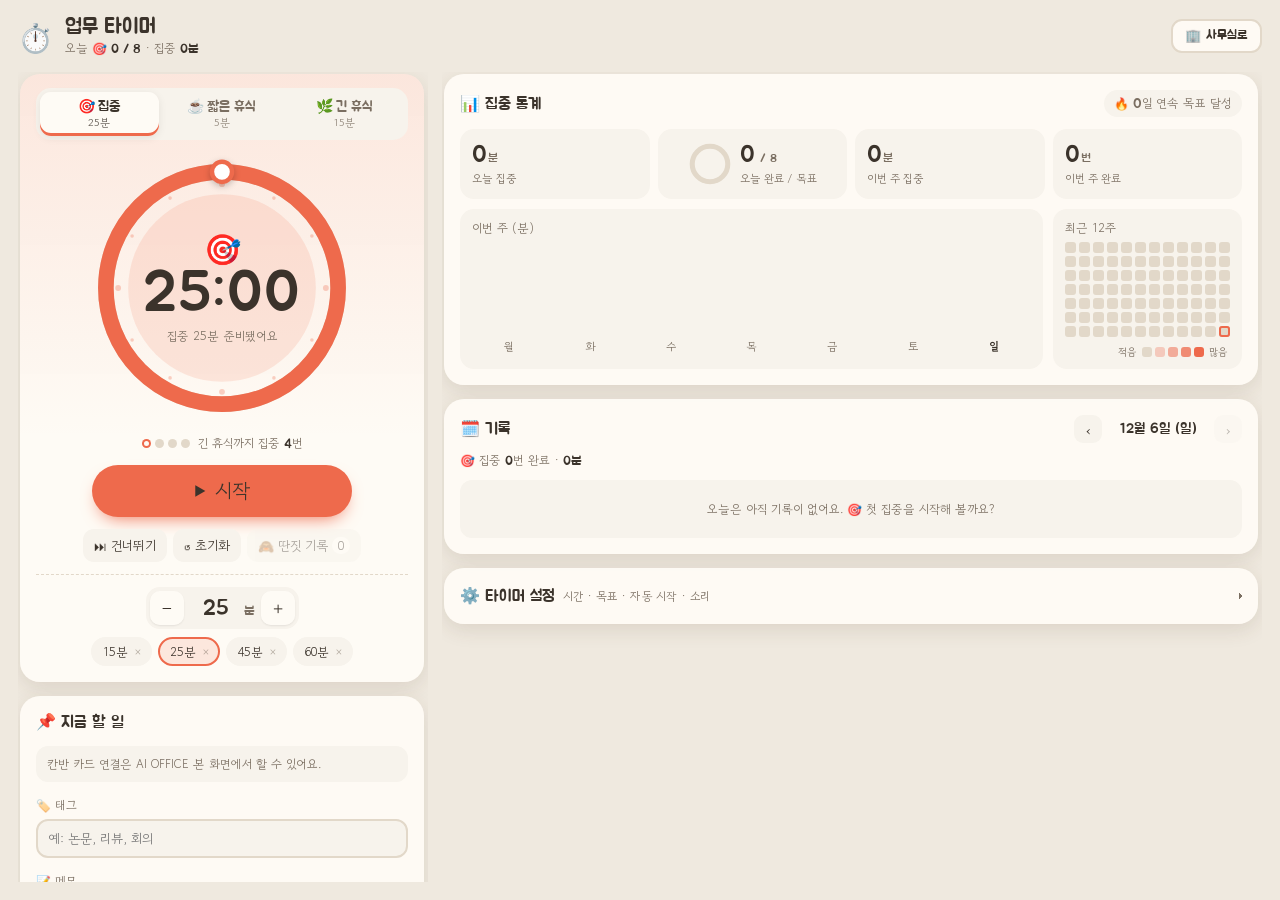
==== commit c26ccf67: "AI OFFICE v6 업데이트 — 도트 그래픽 세트 · 테마 · 시간대 · 그리는 순서 · 따라가기 · 세션 동기화 - 🎨 그래픽: 그래픽 세트(털실 인형 · 도트) × 테마 6" ====
--- a/public/timer.html
+++ b/public/timer.html
@@ -4,7 +4,7 @@
 <meta charset="utf-8">
 <meta name="viewport" content="width=device-width, initial-scale=1, viewport-fit=cover">
 <title>업무 타이머 · AI OFFICE</title>
-<link rel="icon" href="data:image/svg+xml,<svg xmlns='http://www.w3.org/2000/svg' viewBox='0 0 100 100'><text y='.9em' font-size='90'>🍅</text></svg>">
+<link rel="icon" href="data:image/svg+xml,<svg xmlns='http://www.w3.org/2000/svg' viewBox='0 0 100 100'><text y='.9em' font-size='90'>🎯</text></svg>">
 <link rel="preconnect" href="https://fonts.googleapis.com">
 <link href="https://fonts.googleapis.com/css2?family=Gowun+Dodum&family=Jua&display=swap" rel="stylesheet">
 <link rel="stylesheet" href="css/style.css">
